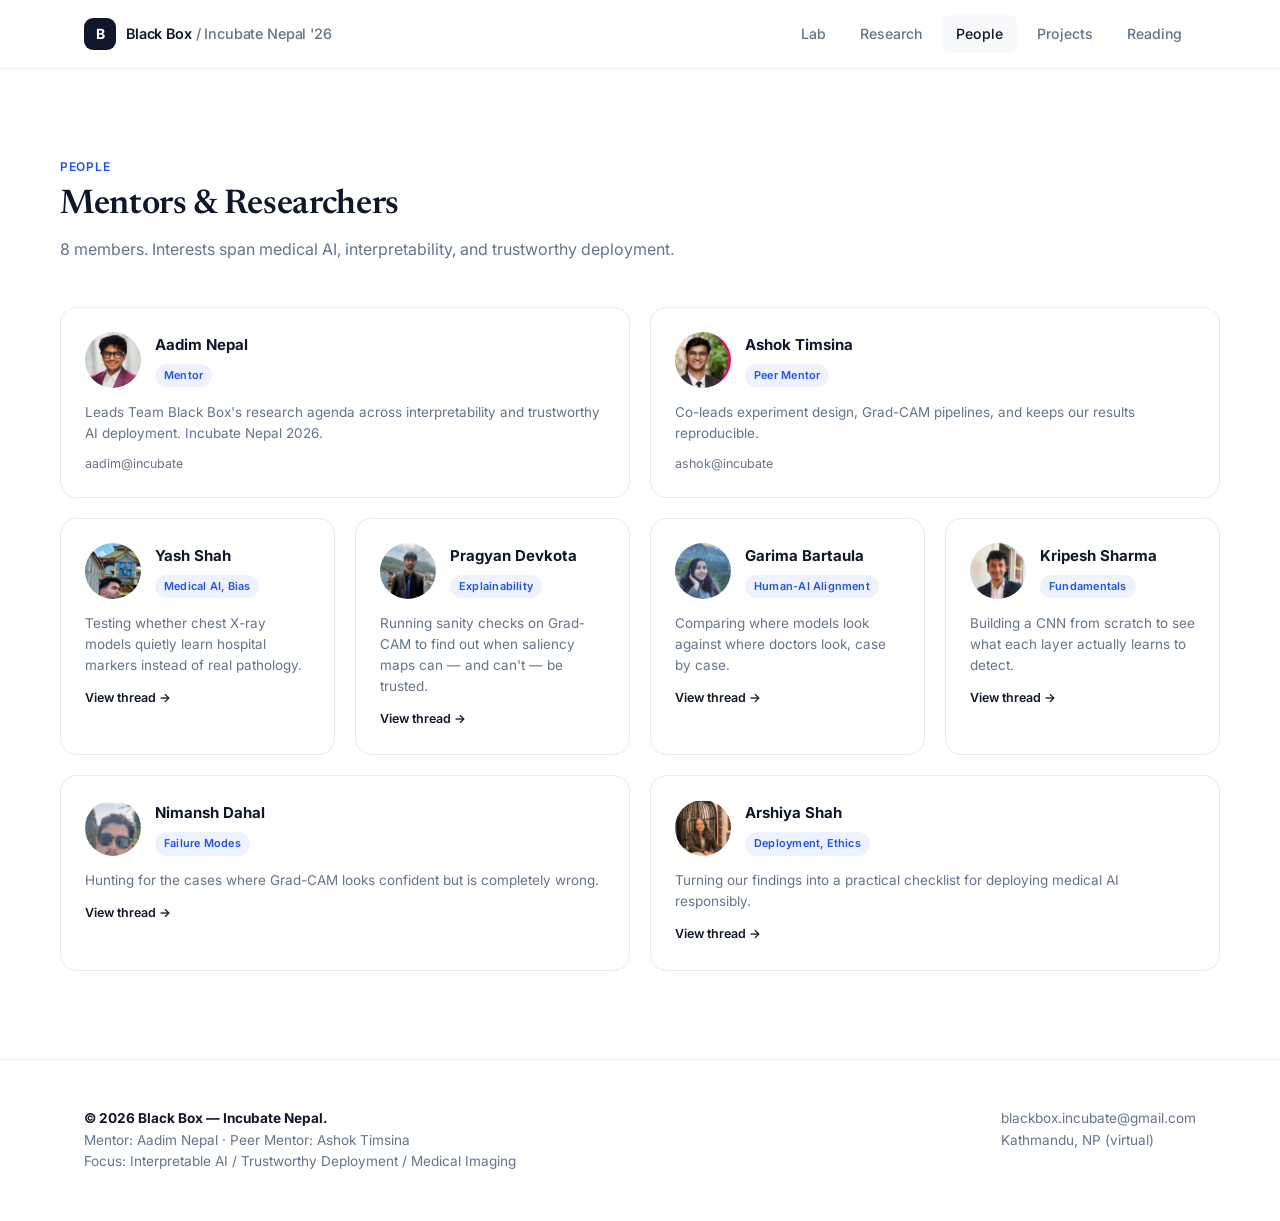
==== people.html @ fcf9fba4 "Initial commit: Black Box research group website Team homepage, people directory, project threads, r" ====
<!doctype html><html lang="en"><head><meta charset="utf-8"/><meta name="viewport" content="width=device-width,initial-scale=1"/>
<title>Black Box — Incubate Nepal</title><link rel="preconnect" href="https://fonts.googleapis.com"/><link rel="preconnect" href="https://fonts.gstatic.com" crossorigin/><link rel="stylesheet" href="style.css" />
</head><body>
<nav><div class="container nav-inner"><div class="nav-left"><div class="mark">B</div><div class="nav-name">Black Box <span>/ Incubate Nepal '26</span></div></div>
<div class="nav-links"><a href="index.html">Lab</a><a href="research.html">Research</a><a href="people.html" class="active">People</a><a href="projects.html">Projects</a><a href="reading.html">Reading</a></div></div></nav>

<div class="container section">
<div class="section-head"><div class="eyebrow">People</div><h2 class="serif">Mentors &amp; Researchers</h2><p>8 members. Interests span medical AI, interpretability, and trustworthy deployment.</p></div>
<div class="people-grid">
<div class="person lead"><div class="person-top"><div class="avatar"><img src="assets/aadim-nepal.jpg" alt="Aadim Nepal"/></div><div><h4>Aadim Nepal</h4><span class="role-pill">Mentor</span></div></div><p>Leads Team Black Box's research agenda across interpretability and trustworthy AI deployment. Incubate Nepal 2026.</p><p style="margin-top:10px;font-size:12.5px">aadim@incubate</p></div>
<div class="person lead"><div class="person-top"><div class="avatar"><img src="assets/ashok-timsina.jpg" alt="Ashok Timsina"/></div><div><h4>Ashok Timsina</h4><span class="role-pill">Peer Mentor</span></div></div><p>Co-leads experiment design, Grad-CAM pipelines, and keeps our results reproducible.</p><p style="margin-top:10px;font-size:12.5px">ashok@incubate</p></div>
<a class="person" href="thread-01-yash-shah.html"><div class="person-top"><div class="avatar"><img src="assets/yash-shah.jpg" alt="Yash Shah"/></div><div><h4>Yash Shah</h4><span class="role-pill">Medical AI, Bias</span></div></div><p>Testing whether chest X-ray models quietly learn hospital markers instead of real pathology.</p><span class="person-link">View thread →</span></a>
<a class="person" href="thread-02-pragyan-devkota.html"><div class="person-top"><div class="avatar"><img src="assets/pragyan-devkota.jpg" alt="Pragyan Devkota"/></div><div><h4>Pragyan Devkota</h4><span class="role-pill">Explainability</span></div></div><p>Running sanity checks on Grad-CAM to find out when saliency maps can — and can't — be trusted.</p><span class="person-link">View thread →</span></a>
<a class="person" href="thread-03-garima-bartaula.html"><div class="person-top"><div class="avatar"><img src="assets/garima-bartaula.jpg" alt="Garima Bartaula"/></div><div><h4>Garima Bartaula</h4><span class="role-pill">Human-AI Alignment</span></div></div><p>Comparing where models look against where doctors look, case by case.</p><span class="person-link">View thread →</span></a>
<a class="person" href="thread-04-kripesh-sharma.html"><div class="person-top"><div class="avatar"><img src="assets/kripesh-sharma.jpg" alt="Kripesh Sharma"/></div><div><h4>Kripesh Sharma</h4><span class="role-pill">Fundamentals</span></div></div><p>Building a CNN from scratch to see what each layer actually learns to detect.</p><span class="person-link">View thread →</span></a>
<a class="person lead" href="thread-05-nimansh-dahal.html"><div class="person-top"><div class="avatar"><img src="assets/nimansh-dahal.jpg" alt="Nimansh Dahal"/></div><div><h4>Nimansh Dahal</h4><span class="role-pill">Failure Modes</span></div></div><p>Hunting for the cases where Grad-CAM looks confident but is completely wrong.</p><span class="person-link">View thread →</span></a>
<a class="person lead" href="thread-06-arshiya-shah.html"><div class="person-top"><div class="avatar"><img src="assets/arshiya-shah.jpg" alt="Arshiya Shah"/></div><div><h4>Arshiya Shah</h4><span class="role-pill">Deployment, Ethics</span></div></div><p>Turning our findings into a practical checklist for deploying medical AI responsibly.</p><span class="person-link">View thread →</span></a>
</div></div>

<footer><div class="container"><div class="footer-grid">
<div><strong>© 2026 Black Box — Incubate Nepal.</strong><br>Mentor: Aadim Nepal · Peer Mentor: Ashok Timsina<br>Focus: Interpretable AI / Trustworthy Deployment / Medical Imaging</div>
<div>blackbox.incubate@gmail.com<br>Kathmandu, NP (virtual)</div>
</div></div></footer>
</body></html>
---- style.css ----
@import url('https://fonts.googleapis.com/css2?family=Newsreader:opsz,wght@6..72,500;6..72,600&family=Inter:wght@400;500;600;700;800&display=swap');

:root{
  --bg:#FFFFFF;
  --surface:#F8F9FB;
  --ink:#0F172A;
  --muted:#64748B;
  --line:#E7EAEF;
  --accent:#2151E5;
  --accent-ink:#1A3FB8;
  --accent-soft:#EEF2FF;
  --radius:16px;
  --shadow:0 1px 2px rgba(15,23,42,.04), 0 12px 28px -16px rgba(15,23,42,.16);
  --shadow-sm:0 1px 2px rgba(15,23,42,.05);
}
*{box-sizing:border-box}
html{scroll-behavior:smooth}
body{margin:0;background:var(--bg);color:var(--ink);font-family:'Inter',system-ui,-apple-system,sans-serif;-webkit-font-smoothing:antialiased;line-height:1.6;font-size:16px;overflow-x:hidden}
a{color:inherit;text-decoration:none}
img{max-width:100%;display:block}
.serif{font-family:'Newsreader',Georgia,serif}
.eyebrow{font-family:'Inter';font-weight:600;font-size:.75rem;letter-spacing:.06em;text-transform:uppercase;color:var(--accent)}
.container{max-width:1160px;margin:0 auto;padding:0 24px}

/* Nav */
nav{position:sticky;top:0;z-index:20;background:rgba(255,255,255,.85);backdrop-filter:blur(10px);border-bottom:1px solid var(--line)}
.nav-inner{display:flex;justify-content:space-between;align-items:center;height:68px}
.nav-left{display:flex;align-items:center;gap:10px}
.mark{width:32px;height:32px;border-radius:9px;background:var(--ink);color:#fff;display:grid;place-items:center;font-weight:700;font-size:14px;letter-spacing:-.02em}
.nav-name{font-weight:600;font-size:.9rem;letter-spacing:-.01em}
.nav-name span{color:var(--muted);font-weight:500}
.nav-links{display:flex;gap:6px;align-items:center}
.nav-links a{font-size:.88rem;font-weight:500;color:var(--muted);padding:8px 14px;border-radius:8px;transition:.15s}
.nav-links a:hover{color:var(--ink);background:var(--surface)}
.nav-links a.active{color:var(--ink);background:var(--surface)}

/* Hero */
.hero{padding:88px 0 56px}
.hero-inner{max-width:720px}
.hero h1{font-family:'Newsreader';font-size:56px;line-height:1.05;letter-spacing:-.02em;margin:20px 0 20px;font-weight:600}
.hero h1 em{font-style:italic;font-weight:500;color:var(--accent)}
.hero p.lead{font-size:18px;line-height:1.65;color:var(--muted);max-width:600px;margin:0}
.btn-row{margin-top:32px;display:flex;gap:12px;flex-wrap:wrap}
.btn{display:inline-flex;align-items:center;gap:8px;font-weight:600;font-size:.9rem;padding:13px 22px;border-radius:10px;transition:.15s}
.btn-primary{background:var(--ink);color:#fff}
.btn-primary:hover{background:var(--accent)}
.btn-secondary{background:var(--bg);color:var(--ink);border:1px solid var(--line)}
.btn-secondary:hover{border-color:var(--ink)}

/* Stat row */
.stats{display:grid;grid-template-columns:repeat(4,minmax(0,1fr));gap:1px;background:var(--line);border:1px solid var(--line);border-radius:var(--radius);overflow:hidden;margin-top:56px}
.stat{background:var(--bg);padding:24px 22px}
.stat .n{font-family:'Newsreader';font-size:30px;font-weight:600;letter-spacing:-.02em}
.stat .l{font-size:.78rem;color:var(--muted);margin-top:4px}

/* Section scaffolding */
.section{padding:88px 0}
.section-tight{padding:56px 0}
.section-head{max-width:640px;margin-bottom:44px}
.section-head h2{font-family:'Newsreader';font-size:34px;line-height:1.15;margin:10px 0 12px;font-weight:600;letter-spacing:-.01em}
.section-head p{color:var(--muted);font-size:16px;margin:0}
.band{background:var(--surface);border-top:1px solid var(--line);border-bottom:1px solid var(--line)}

/* Cards grid (research agenda) */
.cards3{display:grid;grid-template-columns:repeat(3,minmax(0,1fr));gap:20px}
.card{background:var(--bg);border:1px solid var(--line);border-radius:var(--radius);padding:28px;transition:.18s}
.card:hover{box-shadow:var(--shadow);transform:translateY(-2px)}
.card .badge{width:32px;height:32px;border-radius:9px;background:var(--accent-soft);color:var(--accent);display:grid;place-items:center;font-weight:700;font-size:13px;margin-bottom:16px}
.card h3{font-family:'Newsreader';font-size:19px;margin:0 0 8px;font-weight:600}
.card p{font-size:14px;color:var(--muted);margin:0;line-height:1.6}

/* People / team grid */
.people-grid{display:grid;grid-template-columns:repeat(4,minmax(0,1fr));gap:20px}
.person{background:var(--bg);border:1px solid var(--line);border-radius:var(--radius);padding:24px;display:block;transition:.18s}
.person[href]:hover{box-shadow:var(--shadow);transform:translateY(-2px);border-color:var(--line)}
.person-top{display:flex;align-items:center;gap:14px;margin-bottom:14px}
.avatar{width:56px;height:56px;border-radius:50%;background:var(--ink);color:#fff;display:grid;place-items:center;font-family:'Newsreader';font-size:17px;overflow:hidden;flex-shrink:0}
.avatar img{width:100%;height:100%;object-fit:cover}
.person h4{margin:0 0 4px;font-size:15px;font-weight:700}
.person p{margin:0;font-size:13.5px;color:var(--muted);line-height:1.55}
.role-pill{display:inline-block;font-size:.68rem;font-weight:600;letter-spacing:.02em;color:var(--accent);background:var(--accent-soft);padding:3px 9px;border-radius:99px}
.person.lead{grid-column:span 2}
.person-link{display:inline-flex;align-items:center;gap:5px;margin-top:12px;font-size:.78rem;font-weight:600;color:var(--ink)}

/* News */
.news-list{border-top:1px solid var(--line)}
.news-item{display:flex;gap:20px;align-items:baseline;padding:18px 0;border-bottom:1px solid var(--line)}
.news-item .date{font-weight:600;font-size:.78rem;color:var(--accent);white-space:nowrap;min-width:84px}
.news-item .text{font-size:15px;color:#26303F}

/* Project threads */
.threads-grid{display:grid;grid-template-columns:repeat(2,minmax(0,1fr));gap:20px}
.thread{display:block;background:var(--bg);border:1px solid var(--line);border-radius:var(--radius);padding:26px;transition:.18s}
.thread:hover{box-shadow:var(--shadow);transform:translateY(-2px)}
.thread .eyebrow{color:var(--muted);font-weight:600}
.thread h3{font-family:'Newsreader';font-size:21px;margin:10px 0 8px;line-height:1.25;font-weight:600}
.thread p{font-size:14px;color:var(--muted);margin:0 0 16px;line-height:1.6}
.figure{display:flex;gap:10px}
.fig-box{flex:1;aspect-ratio:4/3;background:var(--surface);border:1px solid var(--line);border-radius:10px;display:grid;place-items:center;font-size:.72rem;font-weight:500;color:var(--muted);position:relative;overflow:hidden}
.fig-box.heatmap:after{content:'';position:absolute;inset:0;background:radial-gradient(circle at 60% 40%, rgba(37,99,235,.28), transparent 60%), radial-gradient(circle at 30% 70%, rgba(234,88,12,.22), transparent 50%)}

/* Article (thread detail) */
.article{max-width:700px;margin:0 auto;padding:56px 24px 80px}
.back-link{display:inline-flex;align-items:center;gap:6px;font-size:.85rem;font-weight:600;color:var(--muted)}
.back-link:hover{color:var(--ink)}
.article-head{margin:28px 0 32px}
.article-head .eyebrow{color:var(--accent);font-weight:600}
.article h1{font-family:'Newsreader';font-size:38px;line-height:1.12;margin:12px 0 10px;font-weight:600;letter-spacing:-.01em}
.article-tags{font-size:.85rem;color:var(--muted)}
.prose h3{font-family:'Newsreader';font-size:22px;margin:36px 0 12px;font-weight:600}
.prose p{font-size:16px;line-height:1.75;color:#26303F;margin:14px 0}
.callout{background:var(--accent-soft);border-left:3px solid var(--accent);border-radius:0 10px 10px 0;padding:16px 20px;margin:8px 0 28px}
.callout .eyebrow{color:var(--accent-ink)}
.callout p{margin:6px 0 0;font-size:15px;color:#1E293B}
.code{background:#0F172A;color:#E2E8F0;padding:18px 20px;font-family:ui-monospace,'SF Mono',Menlo,monospace;font-size:.82rem;line-height:1.6;overflow:auto;border-radius:10px;margin:22px 0;white-space:pre-wrap}
.refs{font-size:13.5px;color:var(--muted)}

/* Reading list */
.paper-row{display:flex;justify-content:space-between;gap:24px;align-items:flex-start;padding:20px 0;border-bottom:1px solid var(--line)}
.paper-row:first-child{border-top:1px solid var(--line)}
.paper-row b{font-size:15.5px}
.paper-row .cite{font-size:13.5px;color:var(--muted);display:block;margin-top:3px}
.paper-row .wk{font-size:.75rem;font-weight:600;color:var(--accent);background:var(--accent-soft);padding:5px 10px;border-radius:99px;white-space:nowrap}

/* Footer */
footer{border-top:1px solid var(--line);padding:48px 0}
.footer-grid{display:flex;justify-content:space-between;flex-wrap:wrap;gap:24px;font-size:.85rem;color:var(--muted)}
.footer-grid strong{color:var(--ink)}

@media(max-width:900px){
  .hero h1{font-size:40px}
  .stats{grid-template-columns:repeat(2,minmax(0,1fr))}
  .cards3{grid-template-columns:1fr}
  .people-grid{grid-template-columns:minmax(0,1fr) minmax(0,1fr)}
  .person.lead{grid-column:span 2}
  .threads-grid{grid-template-columns:1fr}
}
@media(max-width:560px){
  .people-grid{grid-template-columns:1fr}
  .person.lead{grid-column:span 1}
  .nav-links{display:none}
}
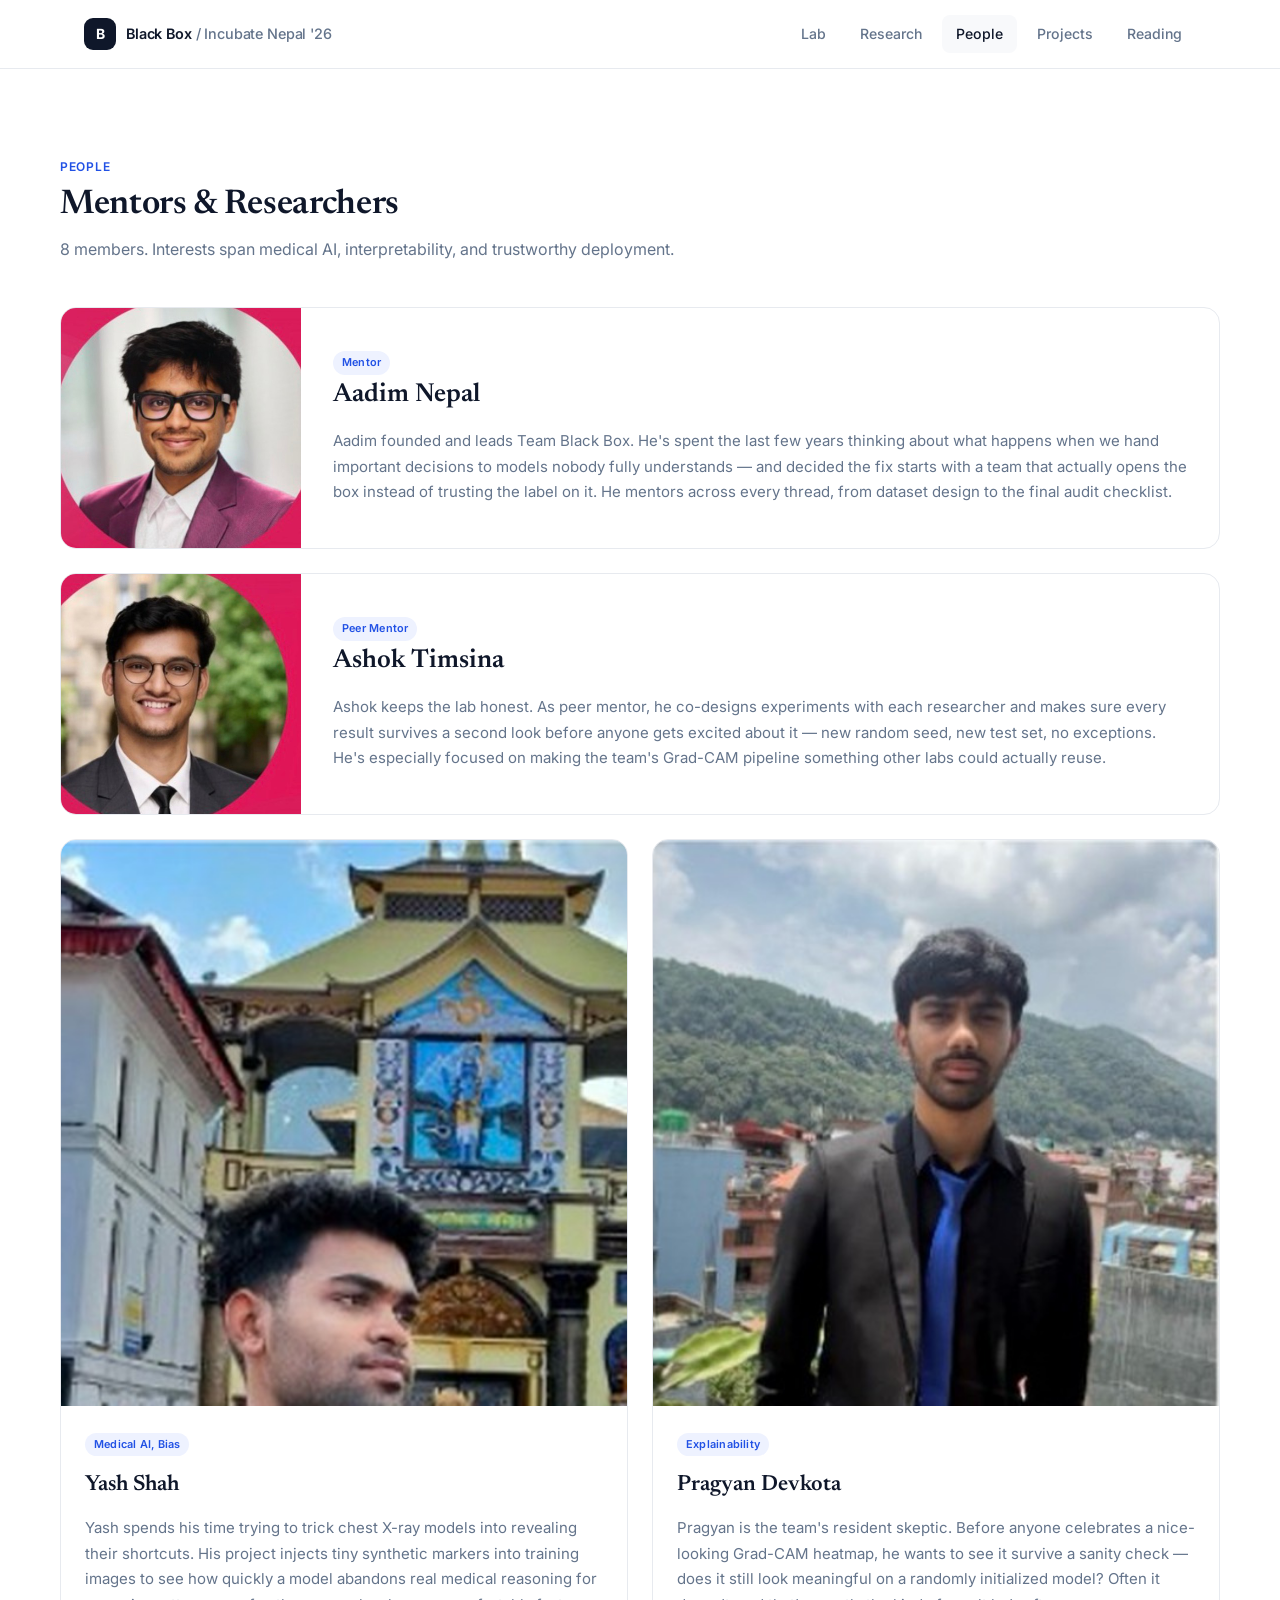
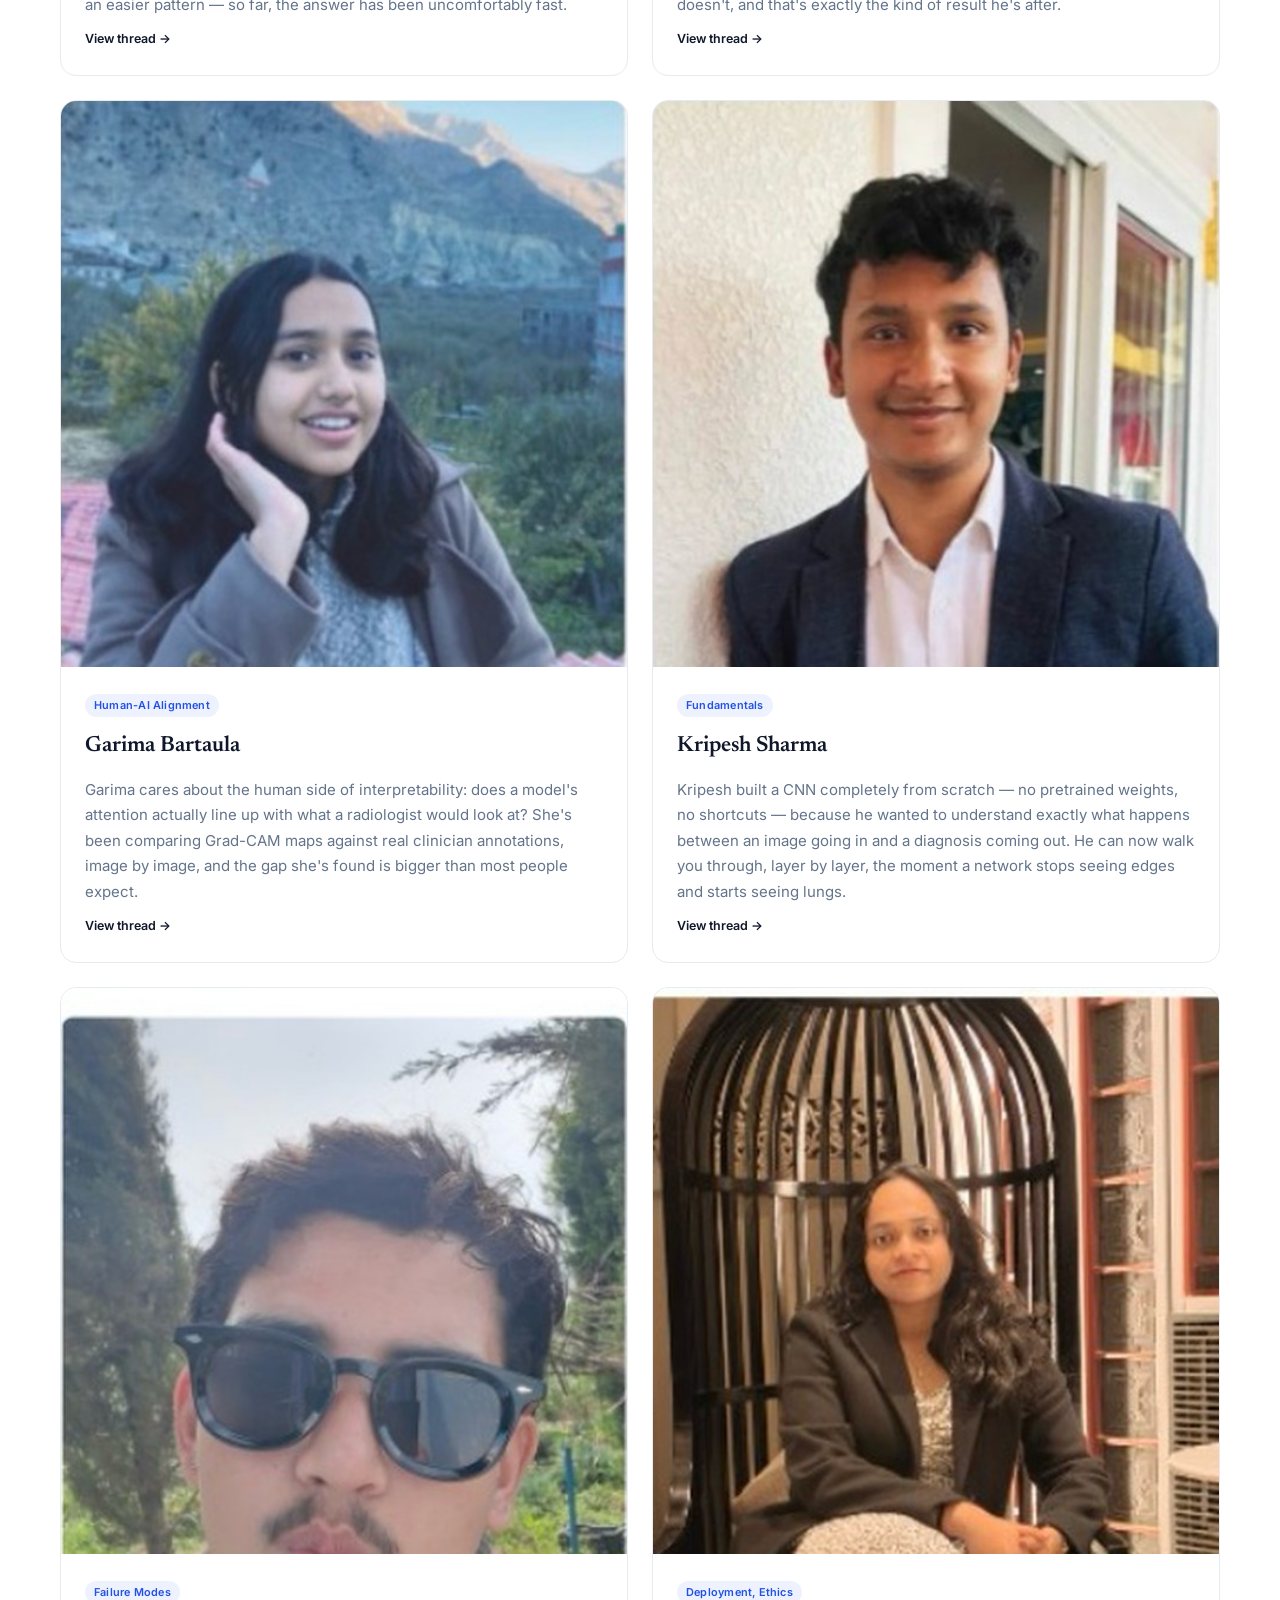
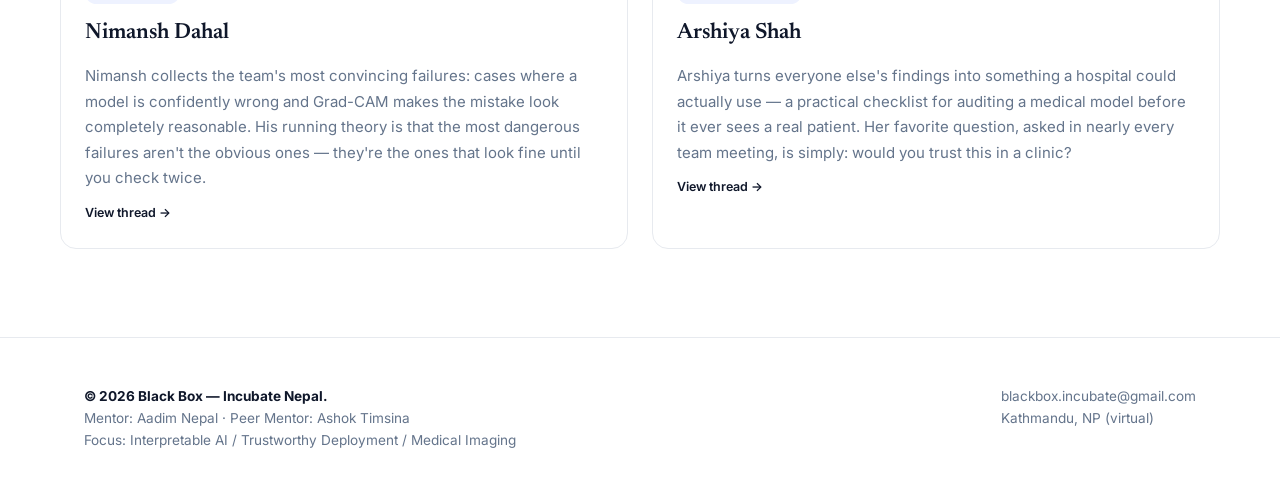
==== commit a3caa64b: "Redesign team page with larger photos and bios Bigger profile photos, mentor banner cards, and parag" ====
--- a/people.html
+++ b/people.html
@@ -6,15 +6,79 @@
 
 <div class="container section">
 <div class="section-head"><div class="eyebrow">People</div><h2 class="serif">Mentors &amp; Researchers</h2><p>8 members. Interests span medical AI, interpretability, and trustworthy deployment.</p></div>
-<div class="people-grid">
-<div class="person lead"><div class="person-top"><div class="avatar"><img src="assets/aadim-nepal.jpg" alt="Aadim Nepal"/></div><div><h4>Aadim Nepal</h4><span class="role-pill">Mentor</span></div></div><p>Leads Team Black Box's research agenda across interpretability and trustworthy AI deployment. Incubate Nepal 2026.</p><p style="margin-top:10px;font-size:12.5px">aadim@incubate</p></div>
-<div class="person lead"><div class="person-top"><div class="avatar"><img src="assets/ashok-timsina.jpg" alt="Ashok Timsina"/></div><div><h4>Ashok Timsina</h4><span class="role-pill">Peer Mentor</span></div></div><p>Co-leads experiment design, Grad-CAM pipelines, and keeps our results reproducible.</p><p style="margin-top:10px;font-size:12.5px">ashok@incubate</p></div>
-<a class="person" href="thread-01-yash-shah.html"><div class="person-top"><div class="avatar"><img src="assets/yash-shah.jpg" alt="Yash Shah"/></div><div><h4>Yash Shah</h4><span class="role-pill">Medical AI, Bias</span></div></div><p>Testing whether chest X-ray models quietly learn hospital markers instead of real pathology.</p><span class="person-link">View thread →</span></a>
-<a class="person" href="thread-02-pragyan-devkota.html"><div class="person-top"><div class="avatar"><img src="assets/pragyan-devkota.jpg" alt="Pragyan Devkota"/></div><div><h4>Pragyan Devkota</h4><span class="role-pill">Explainability</span></div></div><p>Running sanity checks on Grad-CAM to find out when saliency maps can — and can't — be trusted.</p><span class="person-link">View thread →</span></a>
-<a class="person" href="thread-03-garima-bartaula.html"><div class="person-top"><div class="avatar"><img src="assets/garima-bartaula.jpg" alt="Garima Bartaula"/></div><div><h4>Garima Bartaula</h4><span class="role-pill">Human-AI Alignment</span></div></div><p>Comparing where models look against where doctors look, case by case.</p><span class="person-link">View thread →</span></a>
-<a class="person" href="thread-04-kripesh-sharma.html"><div class="person-top"><div class="avatar"><img src="assets/kripesh-sharma.jpg" alt="Kripesh Sharma"/></div><div><h4>Kripesh Sharma</h4><span class="role-pill">Fundamentals</span></div></div><p>Building a CNN from scratch to see what each layer actually learns to detect.</p><span class="person-link">View thread →</span></a>
-<a class="person lead" href="thread-05-nimansh-dahal.html"><div class="person-top"><div class="avatar"><img src="assets/nimansh-dahal.jpg" alt="Nimansh Dahal"/></div><div><h4>Nimansh Dahal</h4><span class="role-pill">Failure Modes</span></div></div><p>Hunting for the cases where Grad-CAM looks confident but is completely wrong.</p><span class="person-link">View thread →</span></a>
-<a class="person lead" href="thread-06-arshiya-shah.html"><div class="person-top"><div class="avatar"><img src="assets/arshiya-shah.jpg" alt="Arshiya Shah"/></div><div><h4>Arshiya Shah</h4><span class="role-pill">Deployment, Ethics</span></div></div><p>Turning our findings into a practical checklist for deploying medical AI responsibly.</p><span class="person-link">View thread →</span></a>
+
+<div class="profile-grid">
+
+<div class="profile-card profile-lead">
+<img class="profile-photo" src="assets/aadim-nepal.jpg" alt="Aadim Nepal"/>
+<div class="profile-body">
+<span class="role-pill">Mentor</span>
+<h4>Aadim Nepal</h4>
+<p>Aadim founded and leads Team Black Box. He's spent the last few years thinking about what happens when we hand important decisions to models nobody fully understands — and decided the fix starts with a team that actually opens the box instead of trusting the label on it. He mentors across every thread, from dataset design to the final audit checklist.</p>
+</div></div>
+
+<div class="profile-card profile-lead">
+<img class="profile-photo" src="assets/ashok-timsina.jpg" alt="Ashok Timsina"/>
+<div class="profile-body">
+<span class="role-pill">Peer Mentor</span>
+<h4>Ashok Timsina</h4>
+<p>Ashok keeps the lab honest. As peer mentor, he co-designs experiments with each researcher and makes sure every result survives a second look before anyone gets excited about it — new random seed, new test set, no exceptions. He's especially focused on making the team's Grad-CAM pipeline something other labs could actually reuse.</p>
+</div></div>
+
+<a class="profile-card" href="thread-01-yash-shah.html">
+<img class="profile-photo" src="assets/yash-shah.jpg" alt="Yash Shah"/>
+<div class="profile-body">
+<span class="role-pill">Medical AI, Bias</span>
+<h4>Yash Shah</h4>
+<p>Yash spends his time trying to trick chest X-ray models into revealing their shortcuts. His project injects tiny synthetic markers into training images to see how quickly a model abandons real medical reasoning for an easier pattern — so far, the answer has been uncomfortably fast.</p>
+<span class="person-link">View thread →</span>
+</div></a>
+
+<a class="profile-card" href="thread-02-pragyan-devkota.html">
+<img class="profile-photo" src="assets/pragyan-devkota.jpg" alt="Pragyan Devkota"/>
+<div class="profile-body">
+<span class="role-pill">Explainability</span>
+<h4>Pragyan Devkota</h4>
+<p>Pragyan is the team's resident skeptic. Before anyone celebrates a nice-looking Grad-CAM heatmap, he wants to see it survive a sanity check — does it still look meaningful on a randomly initialized model? Often it doesn't, and that's exactly the kind of result he's after.</p>
+<span class="person-link">View thread →</span>
+</div></a>
+
+<a class="profile-card" href="thread-03-garima-bartaula.html">
+<img class="profile-photo" src="assets/garima-bartaula.jpg" alt="Garima Bartaula"/>
+<div class="profile-body">
+<span class="role-pill">Human-AI Alignment</span>
+<h4>Garima Bartaula</h4>
+<p>Garima cares about the human side of interpretability: does a model's attention actually line up with what a radiologist would look at? She's been comparing Grad-CAM maps against real clinician annotations, image by image, and the gap she's found is bigger than most people expect.</p>
+<span class="person-link">View thread →</span>
+</div></a>
+
+<a class="profile-card" href="thread-04-kripesh-sharma.html">
+<img class="profile-photo" src="assets/kripesh-sharma.jpg" alt="Kripesh Sharma"/>
+<div class="profile-body">
+<span class="role-pill">Fundamentals</span>
+<h4>Kripesh Sharma</h4>
+<p>Kripesh built a CNN completely from scratch — no pretrained weights, no shortcuts — because he wanted to understand exactly what happens between an image going in and a diagnosis coming out. He can now walk you through, layer by layer, the moment a network stops seeing edges and starts seeing lungs.</p>
+<span class="person-link">View thread →</span>
+</div></a>
+
+<a class="profile-card" href="thread-05-nimansh-dahal.html">
+<img class="profile-photo" src="assets/nimansh-dahal.jpg" alt="Nimansh Dahal"/>
+<div class="profile-body">
+<span class="role-pill">Failure Modes</span>
+<h4>Nimansh Dahal</h4>
+<p>Nimansh collects the team's most convincing failures: cases where a model is confidently wrong and Grad-CAM makes the mistake look completely reasonable. His running theory is that the most dangerous failures aren't the obvious ones — they're the ones that look fine until you check twice.</p>
+<span class="person-link">View thread →</span>
+</div></a>
+
+<a class="profile-card" href="thread-06-arshiya-shah.html">
+<img class="profile-photo" src="assets/arshiya-shah.jpg" alt="Arshiya Shah"/>
+<div class="profile-body">
+<span class="role-pill">Deployment, Ethics</span>
+<h4>Arshiya Shah</h4>
+<p>Arshiya turns everyone else's findings into something a hospital could actually use — a practical checklist for auditing a medical model before it ever sees a real patient. Her favorite question, asked in nearly every team meeting, is simply: would you trust this in a clinic?</p>
+<span class="person-link">View thread →</span>
+</div></a>
+
 </div></div>
 
 <footer><div class="container"><div class="footer-grid">
--- a/style.css
+++ b/style.css
@@ -82,6 +82,19 @@
 .person.lead{grid-column:span 2}
 .person-link{display:inline-flex;align-items:center;gap:5px;margin-top:12px;font-size:.78rem;font-weight:600;color:var(--ink)}
 
+/* Profile grid (team page) */
+.profile-grid{display:grid;grid-template-columns:repeat(2,minmax(0,1fr));gap:24px}
+.profile-card{background:var(--bg);border:1px solid var(--line);border-radius:var(--radius);overflow:hidden;transition:.18s}
+a.profile-card:hover{box-shadow:var(--shadow);transform:translateY(-2px)}
+.profile-photo{width:100%;aspect-ratio:1/1;object-fit:cover;display:block;background:var(--surface)}
+.profile-body{padding:24px}
+.profile-body h4{font-family:'Newsreader';font-size:22px;margin:12px 0 0;font-weight:600}
+.profile-body p{font-size:15px;color:var(--muted);line-height:1.7;margin:12px 0 0}
+.profile-lead{grid-column:1 / -1;display:flex;align-items:stretch}
+.profile-lead .profile-photo{width:240px;height:auto;flex-shrink:0}
+.profile-lead .profile-body{padding:28px 32px;display:flex;flex-direction:column;justify-content:center;align-items:flex-start}
+.profile-lead .profile-body h4{font-size:26px;margin-top:0}
+
 /* News */
 .news-list{border-top:1px solid var(--line)}
 .news-item{display:flex;gap:20px;align-items:baseline;padding:18px 0;border-bottom:1px solid var(--line)}
@@ -135,8 +148,13 @@
   .person.lead{grid-column:span 2}
   .threads-grid{grid-template-columns:1fr}
 }
+@media(max-width:700px){
+  .profile-lead{flex-direction:column}
+  .profile-lead .profile-photo{width:100%}
+}
 @media(max-width:560px){
   .people-grid{grid-template-columns:1fr}
   .person.lead{grid-column:span 1}
+  .profile-grid{grid-template-columns:1fr}
   .nav-links{display:none}
 }
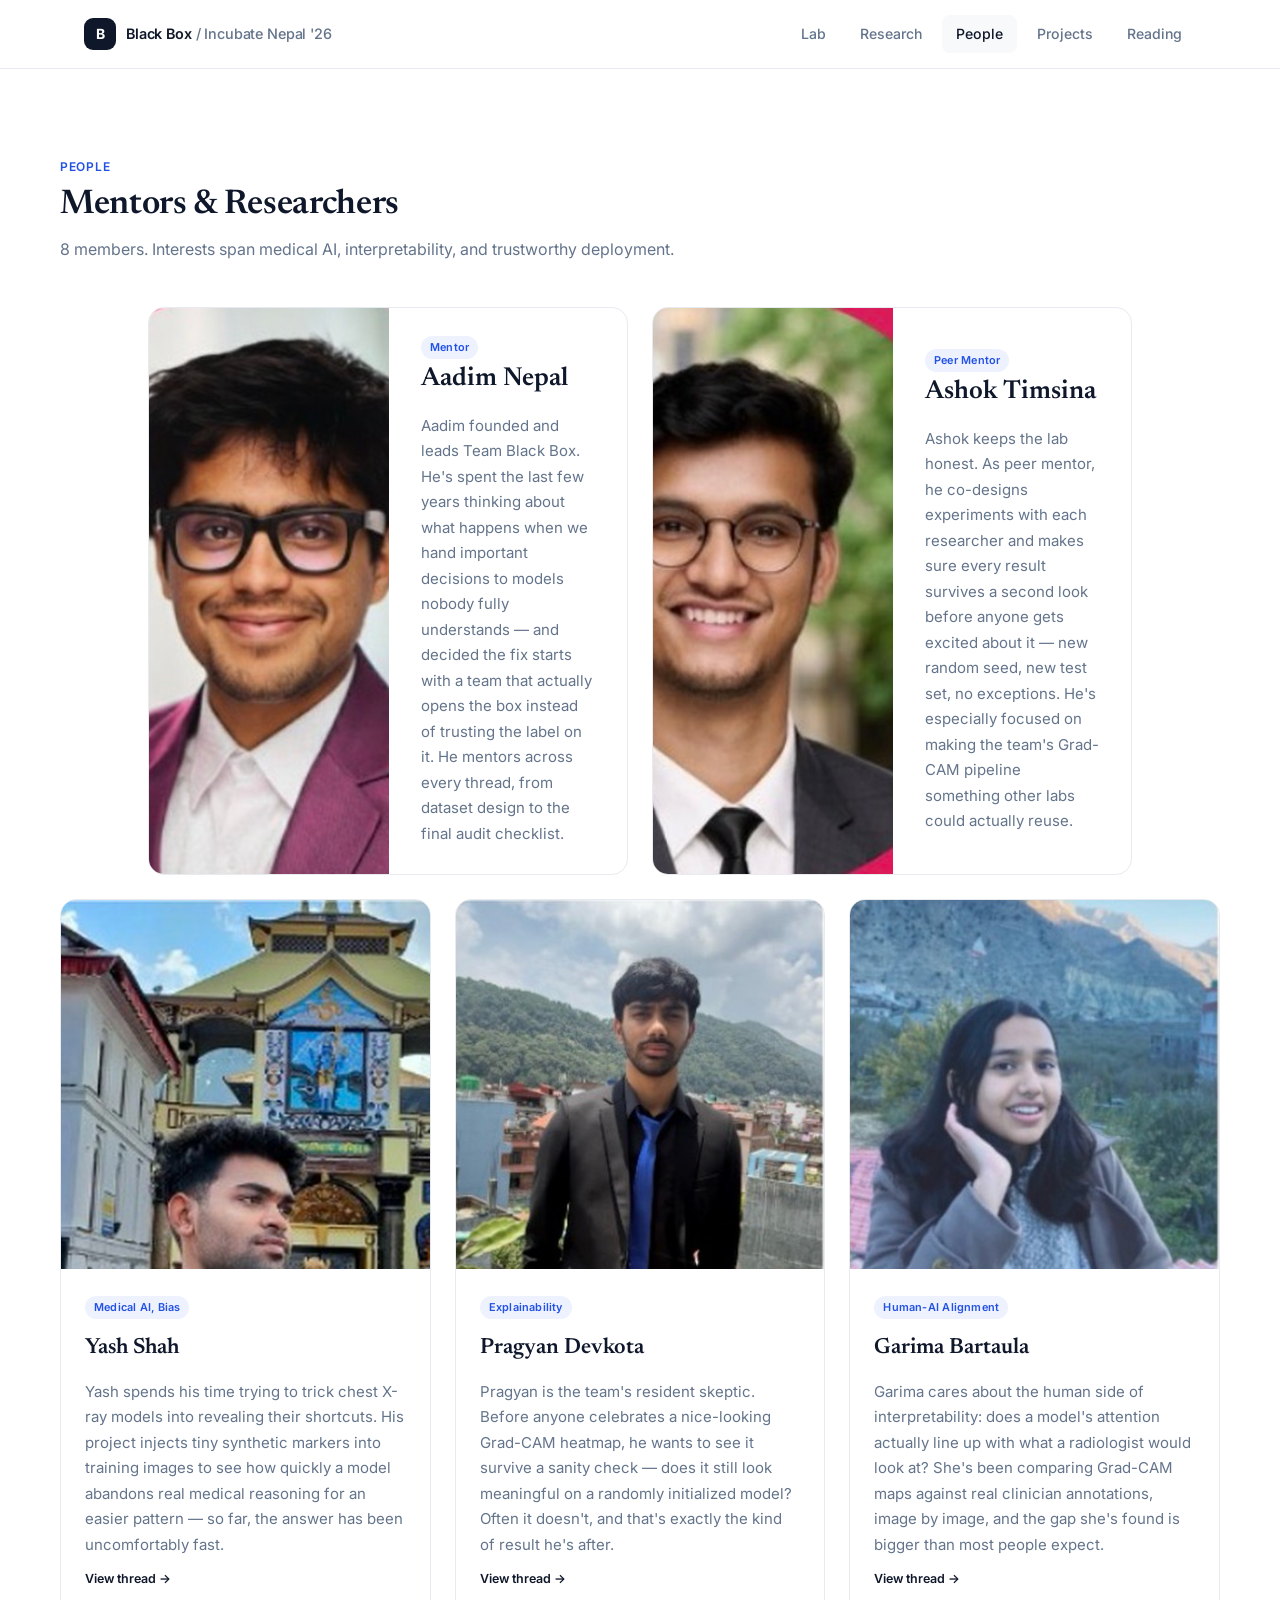
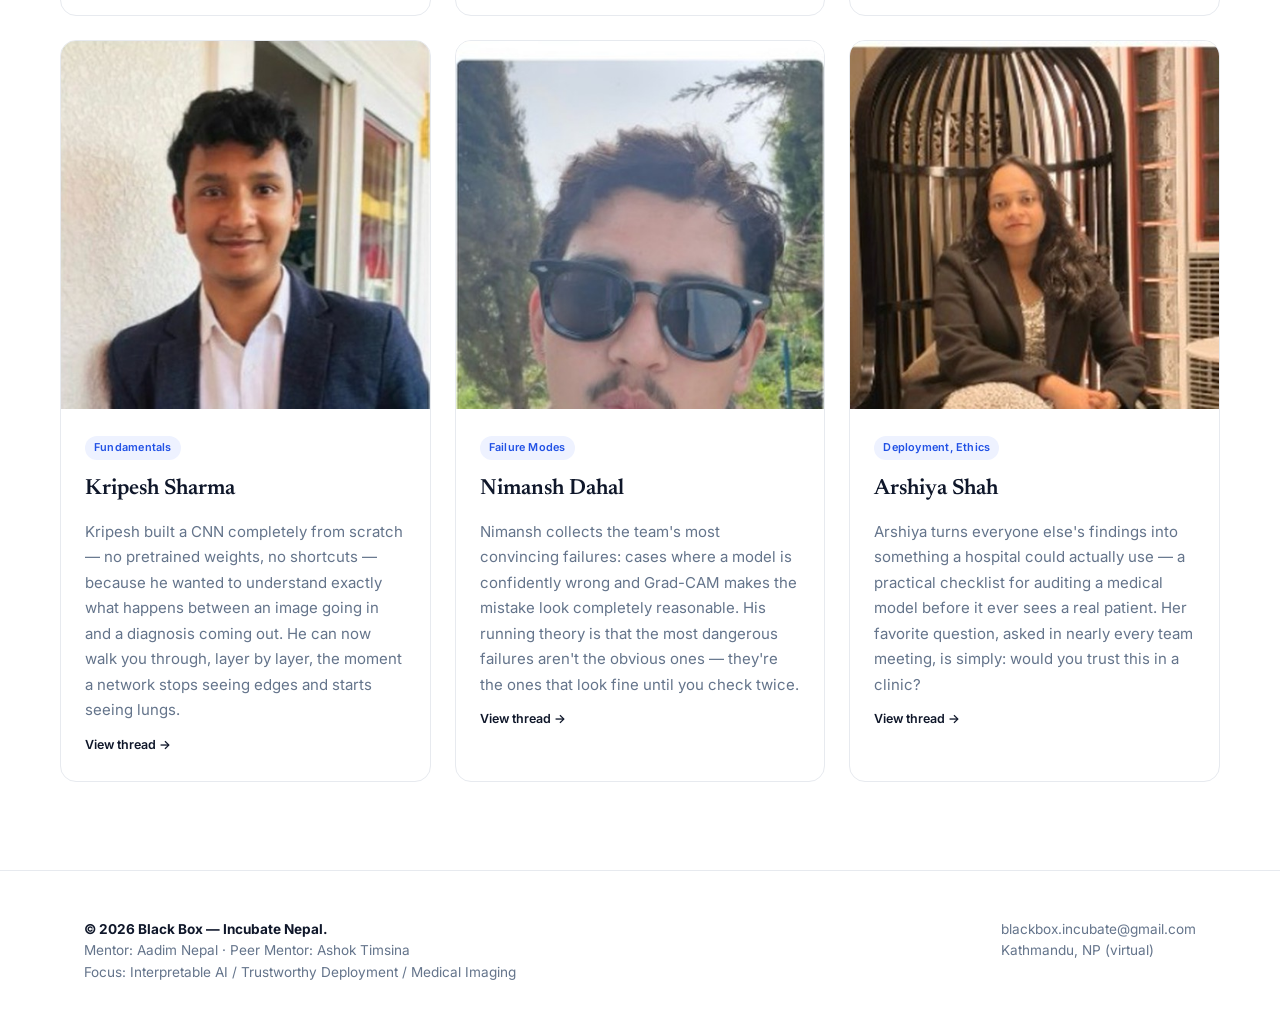
==== commit df16c22d: "Refine team page layout: 3-column researcher grid, mentors side by side Shrinks researcher photos to" ====
--- a/people.html
+++ b/people.html
@@ -7,7 +7,7 @@
 <div class="container section">
 <div class="section-head"><div class="eyebrow">People</div><h2 class="serif">Mentors &amp; Researchers</h2><p>8 members. Interests span medical AI, interpretability, and trustworthy deployment.</p></div>
 
-<div class="profile-grid">
+<div class="mentor-row">
 
 <div class="profile-card profile-lead">
 <img class="profile-photo" src="assets/aadim-nepal.jpg" alt="Aadim Nepal"/>
@@ -24,6 +24,10 @@
 <h4>Ashok Timsina</h4>
 <p>Ashok keeps the lab honest. As peer mentor, he co-designs experiments with each researcher and makes sure every result survives a second look before anyone gets excited about it — new random seed, new test set, no exceptions. He's especially focused on making the team's Grad-CAM pipeline something other labs could actually reuse.</p>
 </div></div>
+
+</div>
+
+<div class="profile-grid">
 
 <a class="profile-card" href="thread-01-yash-shah.html">
 <img class="profile-photo" src="assets/yash-shah.jpg" alt="Yash Shah"/>
--- a/style.css
+++ b/style.css
@@ -83,7 +83,9 @@
 .person-link{display:inline-flex;align-items:center;gap:5px;margin-top:12px;font-size:.78rem;font-weight:600;color:var(--ink)}
 
 /* Profile grid (team page) */
-.profile-grid{display:grid;grid-template-columns:repeat(2,minmax(0,1fr));gap:24px}
+.mentor-row{display:flex;justify-content:center;flex-wrap:wrap;gap:24px;margin-bottom:24px}
+.mentor-row .profile-lead{flex:1 1 420px;max-width:480px}
+.profile-grid{display:grid;grid-template-columns:repeat(3,minmax(0,1fr));gap:24px}
 .profile-card{background:var(--bg);border:1px solid var(--line);border-radius:var(--radius);overflow:hidden;transition:.18s}
 a.profile-card:hover{box-shadow:var(--shadow);transform:translateY(-2px)}
 .profile-photo{width:100%;aspect-ratio:1/1;object-fit:cover;display:block;background:var(--surface)}
@@ -147,6 +149,7 @@
   .people-grid{grid-template-columns:minmax(0,1fr) minmax(0,1fr)}
   .person.lead{grid-column:span 2}
   .threads-grid{grid-template-columns:1fr}
+  .profile-grid{grid-template-columns:repeat(2,minmax(0,1fr))}
 }
 @media(max-width:700px){
   .profile-lead{flex-direction:column}
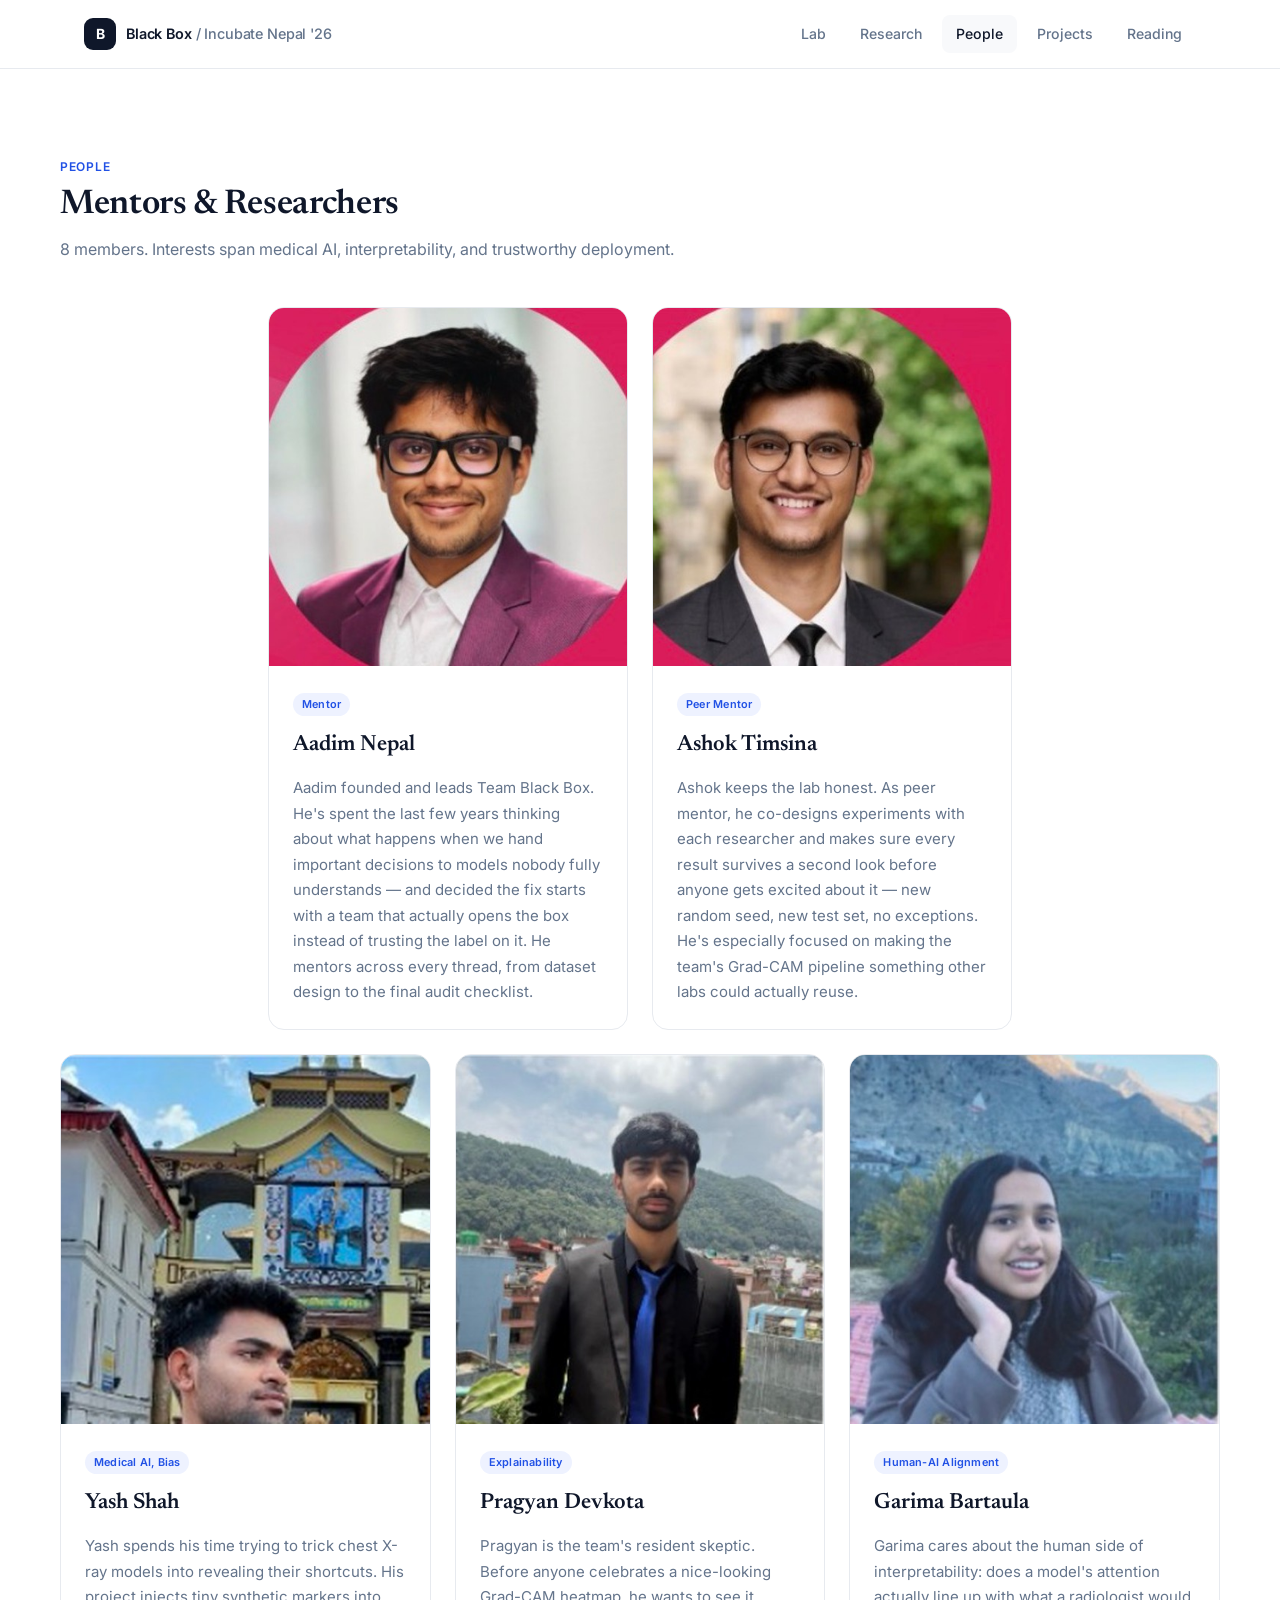
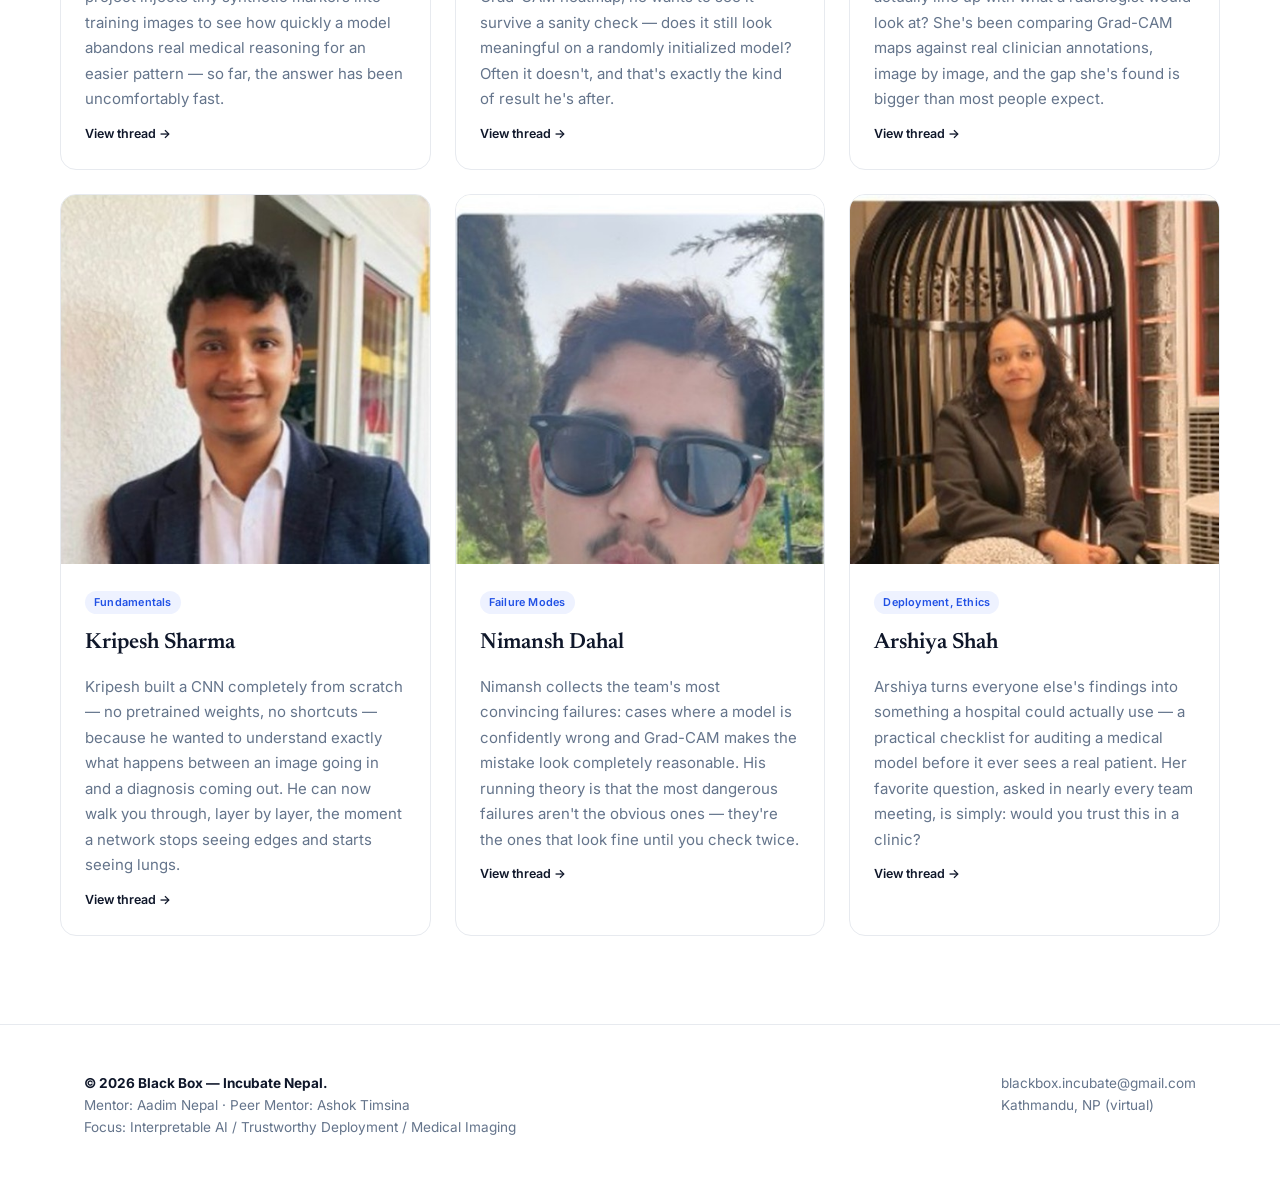
==== commit 751292df: "Use mentee card style for mentors, centered in a row" ====
--- a/people.html
+++ b/people.html
@@ -9,7 +9,7 @@
 
 <div class="mentor-row">
 
-<div class="profile-card profile-lead">
+<div class="profile-card">
 <img class="profile-photo" src="assets/aadim-nepal.jpg" alt="Aadim Nepal"/>
 <div class="profile-body">
 <span class="role-pill">Mentor</span>
@@ -17,7 +17,7 @@
 <p>Aadim founded and leads Team Black Box. He's spent the last few years thinking about what happens when we hand important decisions to models nobody fully understands — and decided the fix starts with a team that actually opens the box instead of trusting the label on it. He mentors across every thread, from dataset design to the final audit checklist.</p>
 </div></div>
 
-<div class="profile-card profile-lead">
+<div class="profile-card">
 <img class="profile-photo" src="assets/ashok-timsina.jpg" alt="Ashok Timsina"/>
 <div class="profile-body">
 <span class="role-pill">Peer Mentor</span>
--- a/style.css
+++ b/style.css
@@ -84,7 +84,7 @@
 
 /* Profile grid (team page) */
 .mentor-row{display:flex;justify-content:center;flex-wrap:wrap;gap:24px;margin-bottom:24px}
-.mentor-row .profile-lead{flex:1 1 420px;max-width:480px}
+.mentor-row .profile-card{flex:1 1 300px;max-width:360px}
 .profile-grid{display:grid;grid-template-columns:repeat(3,minmax(0,1fr));gap:24px}
 .profile-card{background:var(--bg);border:1px solid var(--line);border-radius:var(--radius);overflow:hidden;transition:.18s}
 a.profile-card:hover{box-shadow:var(--shadow);transform:translateY(-2px)}
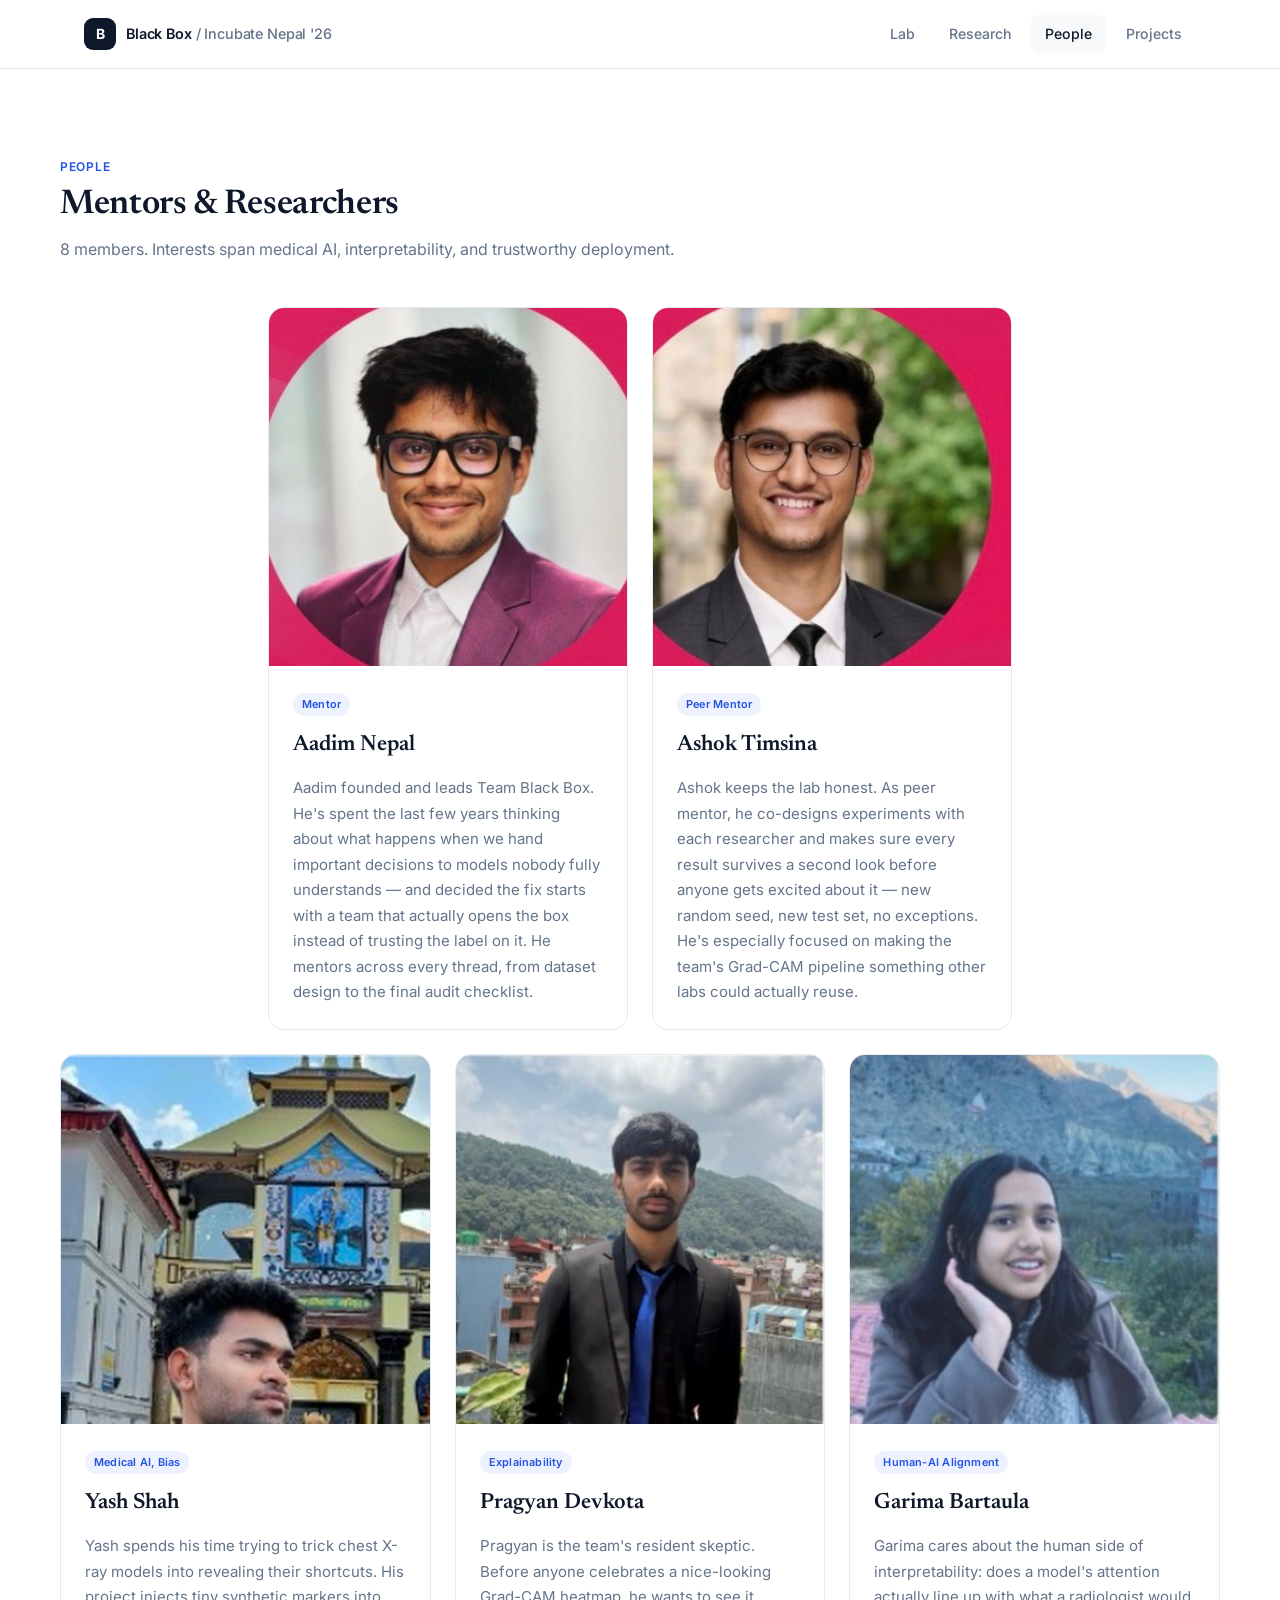
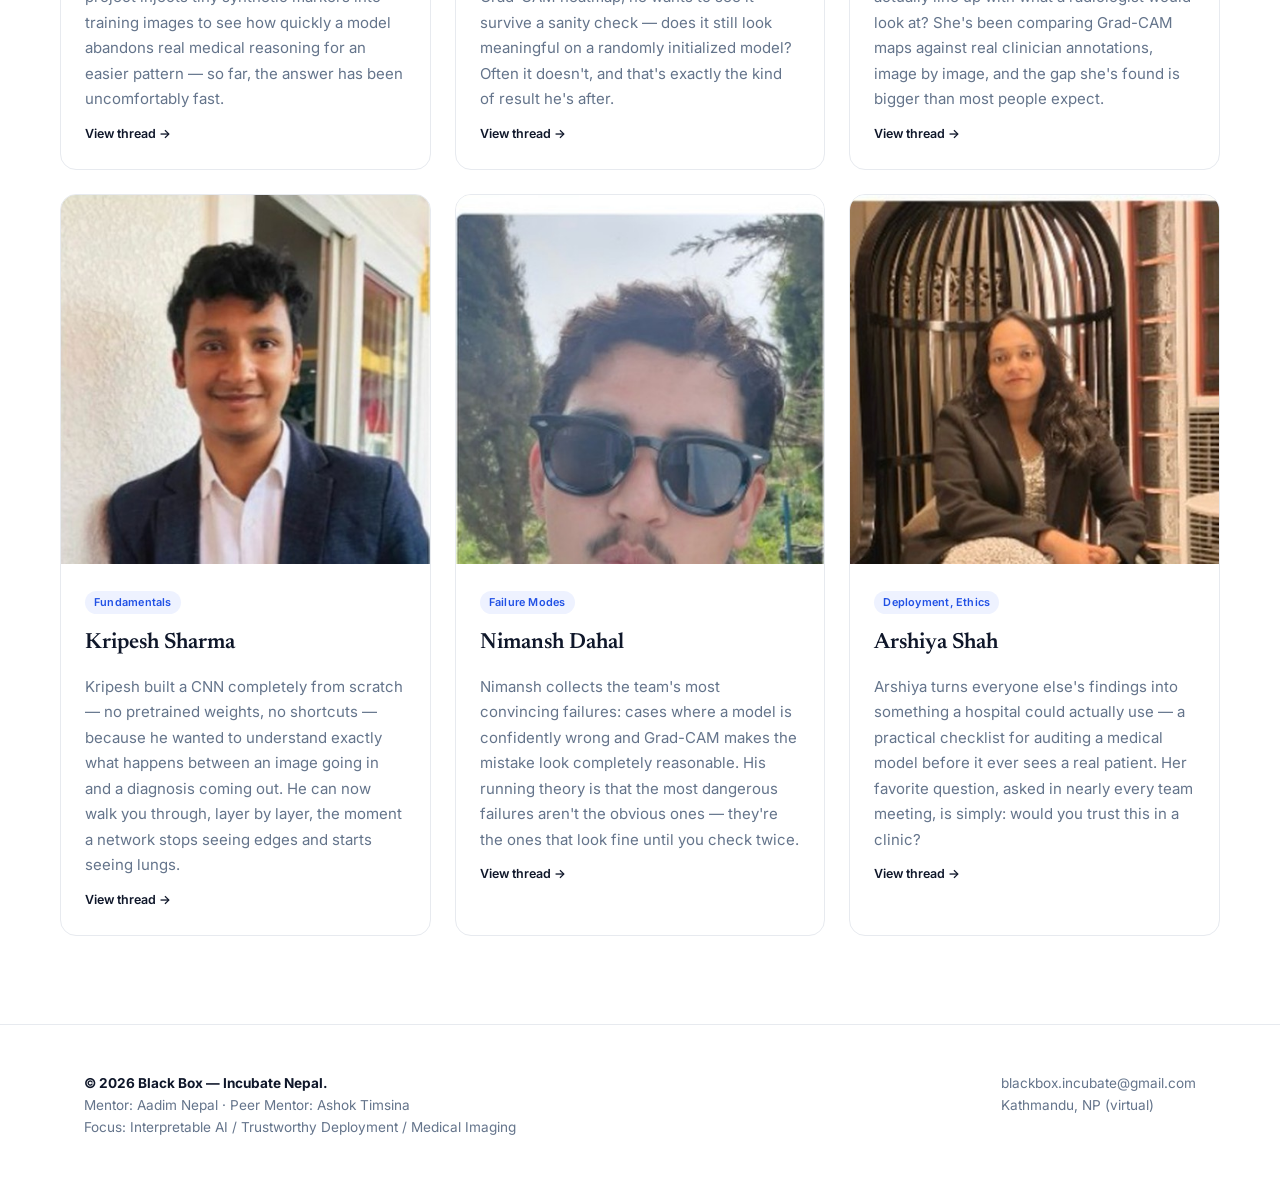
==== commit 58a9646c: "Revert homepage team section to compact cards, remove Reading page Homepage team preview goes back t" ====
--- a/people.html
+++ b/people.html
@@ -2,7 +2,7 @@
 <title>Black Box — Incubate Nepal</title><link rel="preconnect" href="https://fonts.googleapis.com"/><link rel="preconnect" href="https://fonts.gstatic.com" crossorigin/><link rel="stylesheet" href="style.css" />
 </head><body>
 <nav><div class="container nav-inner"><div class="nav-left"><div class="mark">B</div><div class="nav-name">Black Box <span>/ Incubate Nepal '26</span></div></div>
-<div class="nav-links"><a href="index.html">Lab</a><a href="research.html">Research</a><a href="people.html" class="active">People</a><a href="projects.html">Projects</a><a href="reading.html">Reading</a></div></div></nav>
+<div class="nav-links"><a href="index.html">Lab</a><a href="research.html">Research</a><a href="people.html" class="active">People</a><a href="projects.html">Projects</a></div></div></nav>
 
 <div class="container section">
 <div class="section-head"><div class="eyebrow">People</div><h2 class="serif">Mentors &amp; Researchers</h2><p>8 members. Interests span medical AI, interpretability, and trustworthy deployment.</p></div>
